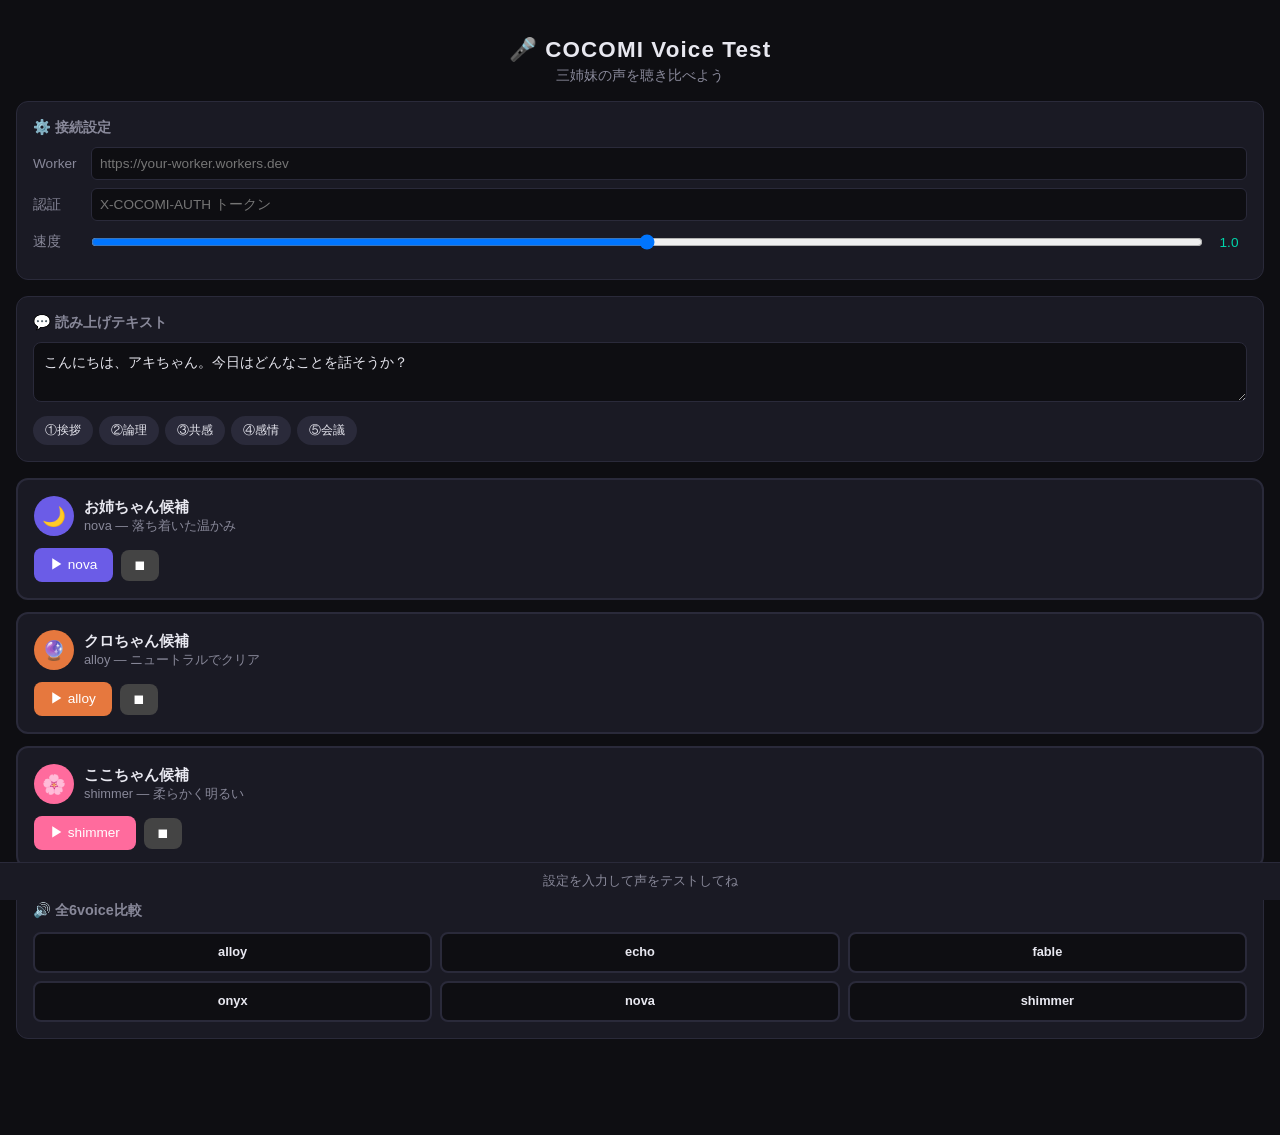
==== tts-test.html @ fcf3fbb4 "Step 5a: TTS声テストツール tts-test.html 追加" ====
<!DOCTYPE html>
<!-- COCOMITalk - TTS声聴き比べテストツール -->
<!-- このファイルはOpenAI TTSの6声を日本語で聞き比べて、三姉妹への声割り当てを確定する -->
<!-- v1.0 2026-03-09 Step 5a -->
<html lang="ja">
<head>
<meta charset="UTF-8">
<meta name="viewport" content="width=device-width, initial-scale=1.0">
<title>🎤 COCOMI Voice Test</title>
<style>
  /* v1.0 - ベーススタイル */
  :root {
    --bg: #0e0e12;
    --card: #1a1a24;
    --border: #2a2a3a;
    --text: #e8e8f0;
    --dim: #888899;
    --koko: #FF6B9D; --gpt: #6B5CE7; --claude: #E6783E;
    --accent: #00d4aa;
  }

  * { box-sizing: border-box; margin: 0; padding: 0; }

  body {
    font-family: 'Segoe UI', 'Hiragino Kaku Gothic ProN', sans-serif;
    background: var(--bg);
    color: var(--text);
    min-height: 100vh;
    padding: 16px;
    padding-bottom: 80px;
  }

  .header { text-align: center; padding: 20px 0 16px; }
  .header h1 { font-size: 1.4em; letter-spacing: 0.05em; }
  .header p { color: var(--dim); font-size: 0.85em; margin-top: 4px; }

  .config-section { background: var(--card); border: 1px solid var(--border); border-radius: 12px; padding: 16px; margin-bottom: 16px; }
  .config-section h3 { font-size: 0.9em; color: var(--dim); margin-bottom: 10px; }
  .config-row { display: flex; gap: 8px; align-items: center; margin-bottom: 8px; flex-wrap: wrap; }
  .config-row label { font-size: 0.85em; min-width: 50px; color: var(--dim); }
  .config-row input[type="text"], .config-row input[type="range"] { flex: 1; background: var(--bg); border: 1px solid var(--border); color: var(--text); border-radius: 6px; padding: 8px; font-size: 0.85em; }
  .config-row input[type="range"] { padding: 4px; }
  .speed-val { font-size: 0.85em; min-width: 36px; text-align: center; color: var(--accent); }

  /* テキスト入力 */
  .text-input {
    width: 100%;
    background: var(--bg);
    border: 1px solid var(--border);
    color: var(--text);
    border-radius: 8px;
    padding: 10px;
    font-size: 0.9em;
    resize: vertical;
    min-height: 60px;
    font-family: inherit;
  }

  /* プリセットボタン */
  .presets {
    display: flex;
    gap: 6px;
    flex-wrap: wrap;
    margin-top: 10px;
  }
  .preset-btn {
    background: var(--border);
    color: var(--text);
    border: none;
    border-radius: 16px;
    padding: 6px 12px;
    font-size: 0.75em;
    cursor: pointer;
    transition: background 0.2s;
  }
  .preset-btn:hover { background: var(--accent); color: var(--bg); }

  /* 三姉妹候補カード */
  .sister-cards {
    display: grid;
    grid-template-columns: 1fr;
    gap: 12px;
    margin-bottom: 16px;
  }
  .sister-card { background: var(--card); border: 2px solid var(--border); border-radius: 12px; padding: 16px; transition: border-color 0.3s; }
  .sister-card.playing { animation: pulse-border 1s infinite; }
  @keyframes pulse-border { 0%, 100% { border-color: var(--border); } 50% { border-color: var(--accent); } }
  .sister-card-header { display: flex; align-items: center; gap: 10px; margin-bottom: 12px; }
  .sister-avatar { width: 40px; height: 40px; border-radius: 50%; display: flex; align-items: center; justify-content: center; font-size: 1.2em; }
  .sister-info h4 { font-size: 0.95em; }
  .sister-info .voice-name { font-size: 0.8em; color: var(--dim); }
  .sister-controls { display: flex; gap: 8px; align-items: center; flex-wrap: wrap; }
  .play-btn { padding: 8px 16px; border-radius: 8px; border: none; font-size: 0.85em; cursor: pointer; transition: all 0.2s; color: #fff; }
  .play-btn:disabled { opacity: 0.5; cursor: not-allowed; }
  .stop-btn { background: #444; color: #fff; border: none; padding: 8px 12px; border-radius: 8px; font-size: 0.85em; cursor: pointer; }
  .latency { font-size: 0.75em; color: var(--accent); margin-left: auto; }

  .all-voices { background: var(--card); border: 1px solid var(--border); border-radius: 12px; padding: 16px; margin-bottom: 16px; }
  .all-voices h3 { font-size: 0.9em; color: var(--dim); margin-bottom: 12px; }
  .voice-grid { display: grid; grid-template-columns: repeat(3, 1fr); gap: 8px; }
  .voice-btn { padding: 10px 8px; border-radius: 8px; border: 2px solid var(--border); background: var(--bg); color: var(--text); font-size: 0.8em; cursor: pointer; transition: all 0.2s; text-align: center; }
  .voice-btn:hover { border-color: var(--accent); }
  .voice-btn.playing { border-color: var(--accent); background: rgba(0, 212, 170, 0.1); }
  .voice-btn .voice-label { font-weight: bold; }
  .voice-btn .voice-latency { font-size: 0.7em; color: var(--dim); margin-top: 2px; }

  .status-bar { position: fixed; bottom: 0; left: 0; right: 0; background: var(--card); border-top: 1px solid var(--border); padding: 10px 16px; font-size: 0.8em; color: var(--dim); text-align: center; }
  .status-bar.error { color: #ff6b6b; }
  .status-bar.success { color: var(--accent); }
</style>
</head>
<body>

<div class="header">
  <h1>🎤 COCOMI Voice Test</h1>
  <p>三姉妹の声を聴き比べよう</p>
</div>

<!-- 設定セクション -->
<div class="config-section">
  <h3>⚙️ 接続設定</h3>
  <div class="config-row">
    <label>Worker</label>
    <input type="text" id="worker-url" placeholder="https://your-worker.workers.dev">
  </div>
  <div class="config-row">
    <label>認証</label>
    <input type="text" id="auth-token" placeholder="X-COCOMI-AUTH トークン">
  </div>
  <div class="config-row">
    <label>速度</label>
    <input type="range" id="speed" min="0.75" max="1.25" step="0.05" value="1.0">
    <span class="speed-val" id="speed-val">1.0</span>
  </div>
</div>

<!-- テキスト入力 -->
<div class="config-section">
  <h3>💬 読み上げテキスト</h3>
  <textarea class="text-input" id="tts-text">こんにちは、アキちゃん。今日はどんなことを話そうか？</textarea>
  <div class="presets">
    <button class="preset-btn" data-text="こんにちは、アキちゃん。今日はどんなことを話そうか？">①挨拶</button>
    <button class="preset-btn" data-text="この問題の構造は二層に分かれていて、ボトルネックは待ち時間と操作性だよ。">②論理</button>
    <button class="preset-btn" data-text="それ、ちょっと不安だったよね。でも大丈夫、一緒に整理していこう。">③共感</button>
    <button class="preset-btn" data-text="えっ、本当に？ それは嬉しいね。じゃあ次はもう少し丁寧に見ていこうか。">④感情</button>
    <button class="preset-btn" data-text="みんなの意見をまとめると、論点は三つに集約できるね。">⑤会議</button>
  </div>
</div>

<!-- 三姉妹候補カード -->
<div class="sister-cards">
  <!-- お姉ちゃん - nova -->
  <div class="sister-card" id="card-nova">
    <div class="sister-card-header">
      <div class="sister-avatar" style="background:var(--gpt)">🌙</div>
      <div class="sister-info">
        <h4>お姉ちゃん候補</h4>
        <div class="voice-name">nova — 落ち着いた温かみ</div>
      </div>
    </div>
    <div class="sister-controls">
      <button class="play-btn" style="background:var(--gpt)" onclick="playVoice('nova', this)">▶ nova</button>
      <button class="stop-btn" onclick="stopAll()">⏹</button>
      <span class="latency" id="lat-nova"></span>
    </div>
  </div>

  <!-- クロちゃん - alloy -->
  <div class="sister-card" id="card-alloy">
    <div class="sister-card-header">
      <div class="sister-avatar" style="background:var(--claude)">🔮</div>
      <div class="sister-info">
        <h4>クロちゃん候補</h4>
        <div class="voice-name">alloy — ニュートラルでクリア</div>
      </div>
    </div>
    <div class="sister-controls">
      <button class="play-btn" style="background:var(--claude)" onclick="playVoice('alloy', this)">▶ alloy</button>
      <button class="stop-btn" onclick="stopAll()">⏹</button>
      <span class="latency" id="lat-alloy"></span>
    </div>
  </div>

  <!-- ここちゃん - shimmer -->
  <div class="sister-card" id="card-shimmer">
    <div class="sister-card-header">
      <div class="sister-avatar" style="background:var(--koko)">🌸</div>
      <div class="sister-info">
        <h4>ここちゃん候補</h4>
        <div class="voice-name">shimmer — 柔らかく明るい</div>
      </div>
    </div>
    <div class="sister-controls">
      <button class="play-btn" style="background:var(--koko)" onclick="playVoice('shimmer', this)">▶ shimmer</button>
      <button class="stop-btn" onclick="stopAll()">⏹</button>
      <span class="latency" id="lat-shimmer"></span>
    </div>
  </div>
</div>

<!-- 全6voice比較 -->
<div class="all-voices">
  <h3>🔊 全6voice比較</h3>
  <div class="voice-grid">
    <button class="voice-btn" onclick="playVoice('alloy', this)">
      <div class="voice-label">alloy</div>
      <div class="voice-latency" id="lat2-alloy"></div>
    </button>
    <button class="voice-btn" onclick="playVoice('echo', this)">
      <div class="voice-label">echo</div>
      <div class="voice-latency" id="lat2-echo"></div>
    </button>
    <button class="voice-btn" onclick="playVoice('fable', this)">
      <div class="voice-label">fable</div>
      <div class="voice-latency" id="lat2-fable"></div>
    </button>
    <button class="voice-btn" onclick="playVoice('onyx', this)">
      <div class="voice-label">onyx</div>
      <div class="voice-latency" id="lat2-onyx"></div>
    </button>
    <button class="voice-btn" onclick="playVoice('nova', this)">
      <div class="voice-label">nova</div>
      <div class="voice-latency" id="lat2-nova"></div>
    </button>
    <button class="voice-btn" onclick="playVoice('shimmer', this)">
      <div class="voice-label">shimmer</div>
      <div class="voice-latency" id="lat2-shimmer"></div>
    </button>
  </div>
</div>

<!-- ステータスバー -->
<div class="status-bar" id="status">設定を入力して声をテストしてね</div>

<script>
// v1.0 - TTS声テストツール スクリプト
'use strict';

// 状態管理
let currentAudio = null;
let isPlaying = false;

// 設定の保存・復元（LocalStorage）
const LS_KEY = 'cocomi-tts-test';

// 初期化
document.addEventListener('DOMContentLoaded', () => {
  // 保存済み設定を復元
  try {
    const saved = localStorage.getItem(LS_KEY);
    if (saved) {
      const cfg = JSON.parse(saved);
      if (cfg.workerUrl) document.getElementById('worker-url').value = cfg.workerUrl;
      if (cfg.authToken) document.getElementById('auth-token').value = cfg.authToken;
      if (cfg.speed) {
        document.getElementById('speed').value = cfg.speed;
        document.getElementById('speed-val').textContent = cfg.speed;
      }
    }
  } catch (e) { /* 初回は無視 */ }

  // スピードスライダー
  document.getElementById('speed').addEventListener('input', (e) => {
    document.getElementById('speed-val').textContent = e.target.value;
  });

  // プリセットボタン
  document.querySelectorAll('.preset-btn').forEach(btn => {
    btn.addEventListener('click', () => {
      document.getElementById('tts-text').value = btn.dataset.text;
    });
  });

  // 設定変更時に自動保存
  ['worker-url', 'auth-token', 'speed'].forEach(id => {
    document.getElementById(id).addEventListener('change', saveConfig);
  });
});

// 設定をLocalStorageに保存
function saveConfig() {
  try {
    const cfg = {
      workerUrl: document.getElementById('worker-url').value.trim(),
      authToken: document.getElementById('auth-token').value.trim(),
      speed: document.getElementById('speed').value,
    };
    localStorage.setItem(LS_KEY, JSON.stringify(cfg));
  } catch (e) { /* 無視 */ }
}

// 音声を再生
async function playVoice(voice, btnEl) {
  const workerUrl = document.getElementById('worker-url').value.trim();
  const authToken = document.getElementById('auth-token').value.trim();
  const text = document.getElementById('tts-text').value.trim();
  const speed = parseFloat(document.getElementById('speed').value);

  // バリデーション
  if (!workerUrl) { setStatus('Worker URLを入力してね', 'error'); return; }
  if (!authToken) { setStatus('認証トークンを入力してね', 'error'); return; }
  if (!text) { setStatus('テキストを入力してね', 'error'); return; }
  if (text.length > 500) { setStatus('テキストは500文字以内にしてね', 'error'); return; }

  // 再生中なら停止
  stopAll();

  // UI更新
  setStatus(`${voice} を生成中...`, '');
  if (btnEl) btnEl.disabled = true;

  const startTime = performance.now();

  try {
    // Worker経由でTTS API呼び出し
    const endpoint = `${workerUrl.replace(/\/+$/, '')}/tts-test`;
    const res = await fetch(endpoint, {
      method: 'POST',
      headers: {
        'Content-Type': 'application/json',
        'X-COCOMI-AUTH': authToken,
      },
      body: JSON.stringify({ text, voice, speed, model: 'tts-1' }),
    });

    if (!res.ok) {
      const errText = await res.text();
      let errMsg;
      try { errMsg = JSON.parse(errText).error; } catch { errMsg = errText; }
      throw new Error(errMsg || `HTTP ${res.status}`);
    }

    // 音声バイナリを取得
    const audioBlob = await res.blob();
    const audioUrl = URL.createObjectURL(audioBlob);

    // レイテンシ計算
    const latency = Math.round(performance.now() - startTime);
    updateLatency(voice, latency);

    // 再生
    currentAudio = new Audio(audioUrl);
    isPlaying = true;

    // カードのハイライト
    const card = document.getElementById(`card-${voice}`);
    if (card) card.classList.add('playing');

    // ボタンのハイライト（全voice比較用）
    document.querySelectorAll('.voice-btn').forEach(b => b.classList.remove('playing'));
    if (btnEl && btnEl.classList.contains('voice-btn')) btnEl.classList.add('playing');

    currentAudio.addEventListener('ended', () => {
      isPlaying = false;
      if (card) card.classList.remove('playing');
      document.querySelectorAll('.voice-btn').forEach(b => b.classList.remove('playing'));
      setStatus(`${voice} 再生完了 (${latency}ms)`, 'success');
      URL.revokeObjectURL(audioUrl);
    });

    currentAudio.addEventListener('error', () => {
      setStatus('音声の再生に失敗しました', 'error');
    });

    await currentAudio.play();
    setStatus(`${voice} 再生中... (${latency}ms)`, 'success');

  } catch (err) {
    setStatus(`エラー: ${err.message}`, 'error');
  } finally {
    if (btnEl) btnEl.disabled = false;
  }
}

// 全停止
function stopAll() {
  if (currentAudio) {
    currentAudio.pause();
    currentAudio.currentTime = 0;
    currentAudio = null;
  }
  isPlaying = false;
  document.querySelectorAll('.sister-card').forEach(c => c.classList.remove('playing'));
  document.querySelectorAll('.voice-btn').forEach(b => b.classList.remove('playing'));
}

// レイテンシ表示更新
function updateLatency(voice, ms) {
  const el1 = document.getElementById(`lat-${voice}`);
  const el2 = document.getElementById(`lat2-${voice}`);
  const text = `${ms}ms`;
  if (el1) el1.textContent = text;
  if (el2) el2.textContent = text;
}

// ステータスバー更新
function setStatus(msg, type) {
  const el = document.getElementById('status');
  el.textContent = msg;
  el.className = 'status-bar';
  if (type) el.classList.add(type);
}
</script>
</body>
</html>
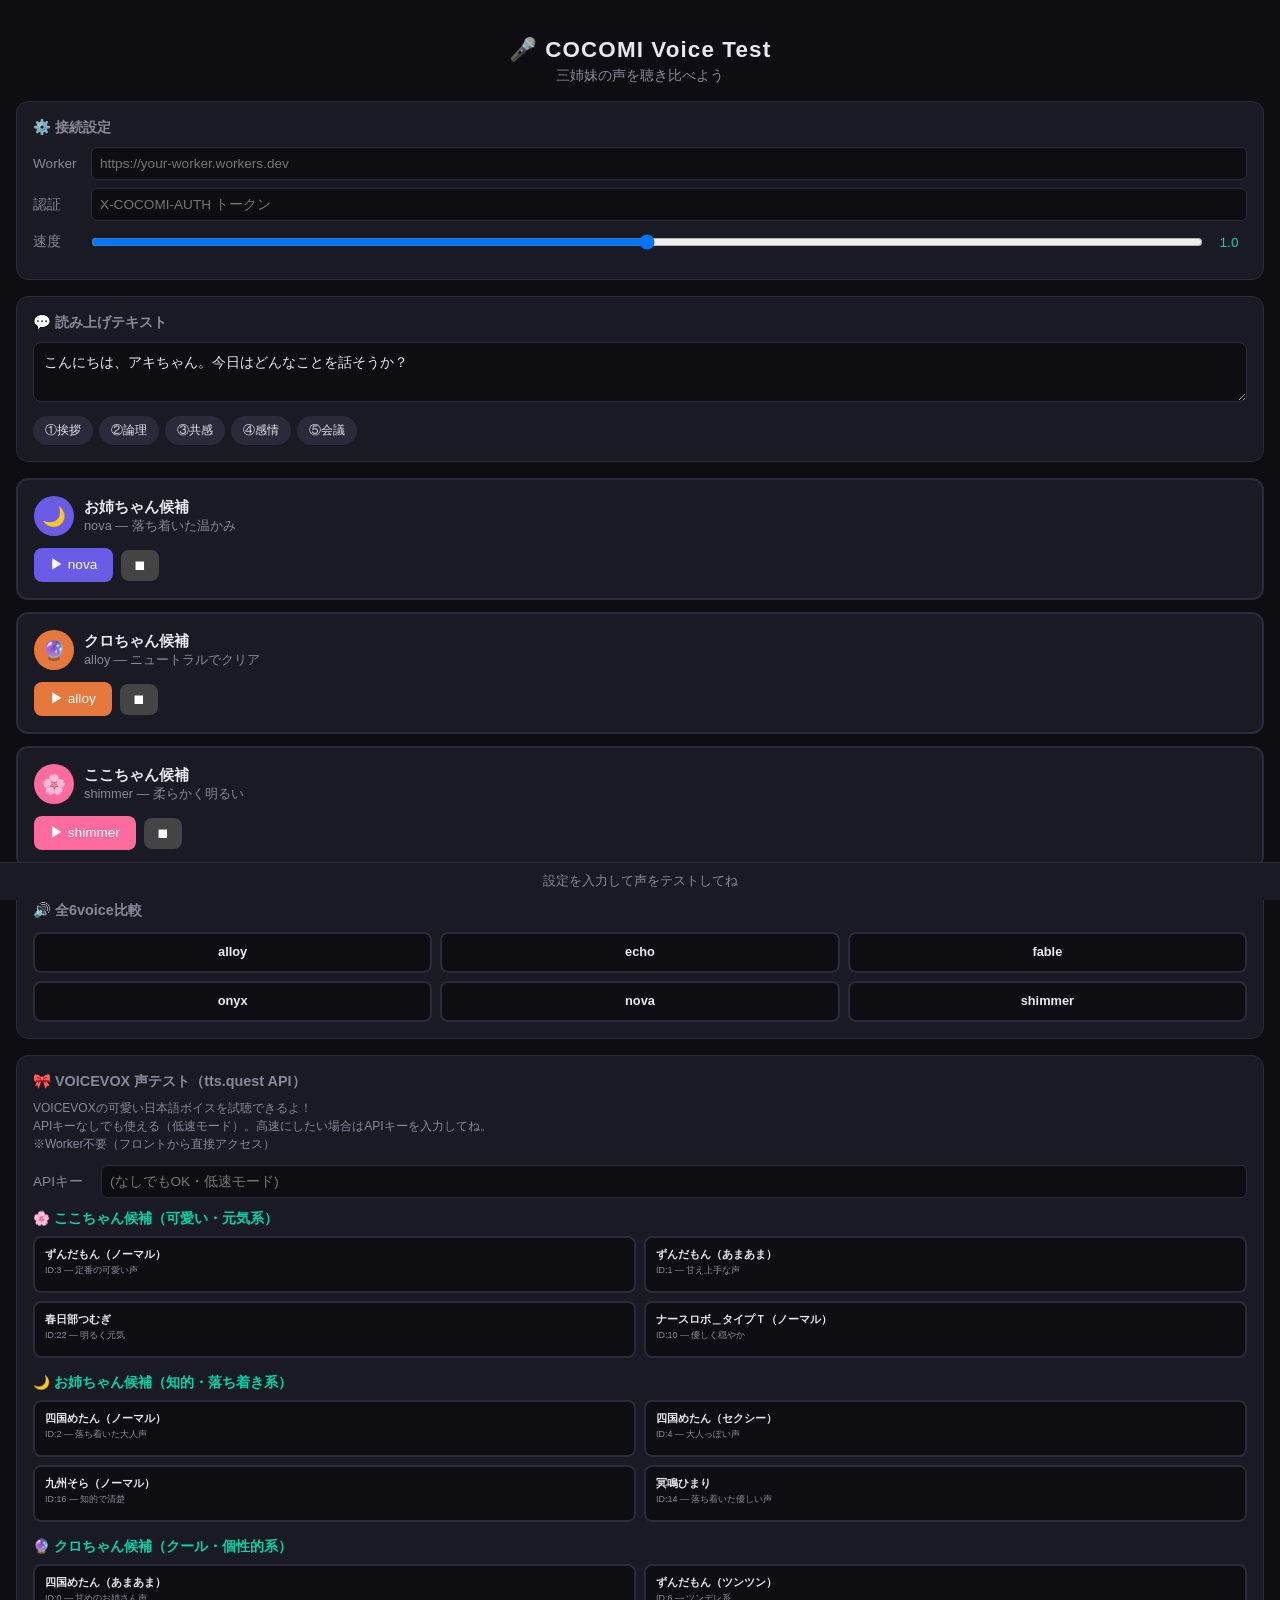
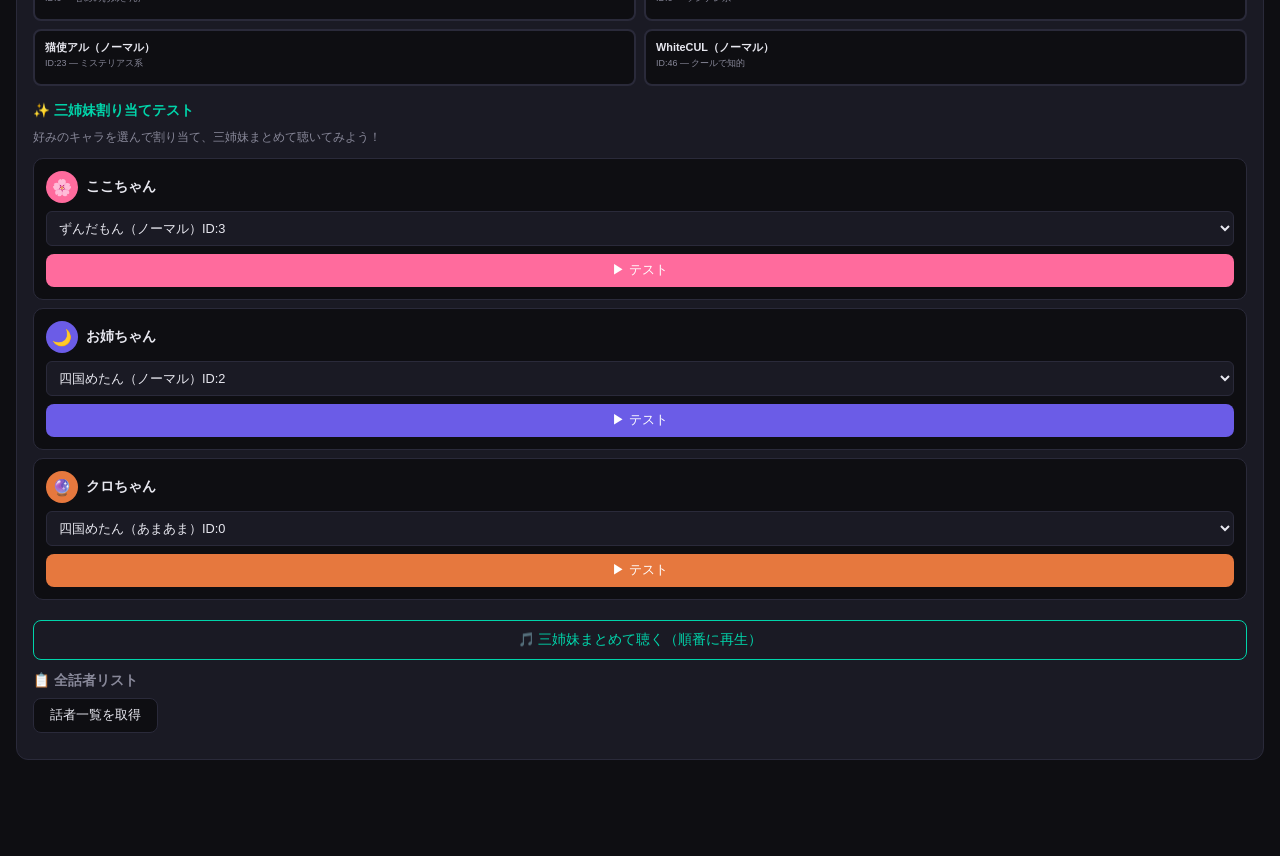
==== commit fb1e568a: "feat: add VOICEVOX TTS provider and voice test UI v1.1" ====
--- a/tts-test.html
+++ b/tts-test.html
@@ -1,7 +1,8 @@
 <!DOCTYPE html>
 <!-- COCOMITalk - TTS声聴き比べテストツール -->
-<!-- このファイルはOpenAI TTSの6声を日本語で聞き比べて、三姉妹への声割り当てを確定する -->
+<!-- このファイルはOpenAI TTSとVOICEVOX(tts.quest)の声を聞き比べて、三姉妹への声割り当てを確定する -->
 <!-- v1.0 2026-03-09 Step 5a -->
+<!-- v1.1 2026-03-09 VOICEVOX試聴セクション追加 -->
 <html lang="ja">
 <head>
 <meta charset="UTF-8">
@@ -107,6 +108,38 @@
   .status-bar { position: fixed; bottom: 0; left: 0; right: 0; background: var(--card); border-top: 1px solid var(--border); padding: 10px 16px; font-size: 0.8em; color: var(--dim); text-align: center; }
   .status-bar.error { color: #ff6b6b; }
   .status-bar.success { color: var(--accent); }
+
+  /* v1.1追加 - VOICEVOX試聴セクション */
+  .vv-section { background: var(--card); border: 1px solid var(--border); border-radius: 12px; padding: 16px; margin-bottom: 16px; }
+  .vv-section h3 { font-size: 0.9em; color: var(--dim); margin-bottom: 8px; }
+  .vv-section .vv-note { font-size: 0.75em; color: var(--dim); margin-bottom: 12px; line-height: 1.5; }
+  .vv-api-key-row { display: flex; gap: 8px; align-items: center; margin-bottom: 12px; flex-wrap: wrap; }
+  .vv-api-key-row label { font-size: 0.85em; min-width: 60px; color: var(--dim); }
+  .vv-api-key-row input { flex: 1; background: var(--bg); border: 1px solid var(--border); color: var(--text); border-radius: 6px; padding: 8px; font-size: 0.85em; }
+  .vv-candidates { margin-bottom: 16px; }
+  .vv-candidates h4 { font-size: 0.85em; color: var(--accent); margin-bottom: 8px; }
+  .vv-char-grid { display: grid; grid-template-columns: repeat(2, 1fr); gap: 8px; }
+  .vv-char-btn { padding: 10px; border-radius: 8px; border: 2px solid var(--border); background: var(--bg); color: var(--text); font-size: 0.8em; cursor: pointer; transition: all 0.2s; text-align: left; display: flex; flex-direction: column; gap: 2px; }
+  .vv-char-btn:hover { border-color: var(--accent); }
+  .vv-char-btn.playing { border-color: var(--accent); background: rgba(0, 212, 170, 0.1); }
+  .vv-char-btn .vv-name { font-weight: bold; font-size: 0.85em; }
+  .vv-char-btn .vv-style { font-size: 0.7em; color: var(--dim); }
+  .vv-char-btn .vv-lat { font-size: 0.7em; color: var(--accent); margin-top: 2px; }
+  .vv-assign-card { background: var(--bg); border: 1px solid var(--border); border-radius: 10px; padding: 12px; margin-bottom: 8px; }
+  .vv-assign-header { display: flex; align-items: center; gap: 8px; margin-bottom: 8px; }
+  .vv-assign-avatar { width: 32px; height: 32px; border-radius: 50%; display: flex; align-items: center; justify-content: center; font-size: 1em; }
+  .vv-assign-name { font-size: 0.85em; font-weight: bold; }
+  .vv-assign-select { width: 100%; background: var(--card); border: 1px solid var(--border); color: var(--text); border-radius: 6px; padding: 8px; font-size: 0.8em; }
+  .vv-btn-row { display: flex; gap: 8px; margin-top: 8px; }
+  .vv-play-btn { flex: 1; padding: 8px; border-radius: 8px; border: none; font-size: 0.8em; cursor: pointer; color: #fff; transition: all 0.2s; }
+  .vv-play-btn:disabled { opacity: 0.5; }
+  .vv-all-btn { margin-top: 12px; width: 100%; padding: 10px; border-radius: 8px; border: 1px solid var(--accent); background: transparent; color: var(--accent); font-size: 0.85em; cursor: pointer; transition: all 0.2s; }
+  .vv-all-btn:hover { background: rgba(0, 212, 170, 0.1); }
+  .vv-speaker-list { margin-top: 12px; }
+  .vv-speaker-list h4 { font-size: 0.85em; color: var(--dim); margin-bottom: 8px; }
+  .vv-load-btn { padding: 8px 16px; border-radius: 8px; border: 1px solid var(--border); background: var(--bg); color: var(--text); font-size: 0.8em; cursor: pointer; margin-bottom: 10px; }
+  .vv-load-btn:hover { border-color: var(--accent); }
+  .vv-full-list { display: grid; grid-template-columns: repeat(2, 1fr); gap: 6px; max-height: 300px; overflow-y: auto; }
 </style>
 </head>
 <body>
@@ -229,177 +262,165 @@
   </div>
 </div>
 
+<!-- v1.1追加 - VOICEVOX試聴セクション -->
+<div class="vv-section">
+  <h3>🎀 VOICEVOX 声テスト（tts.quest API）</h3>
+  <p class="vv-note">
+    VOICEVOXの可愛い日本語ボイスを試聴できるよ！<br>
+    APIキーなしでも使える（低速モード）。高速にしたい場合はAPIキーを入力してね。<br>
+    ※Worker不要（フロントから直接アクセス）
+  </p>
+  <div class="vv-api-key-row">
+    <label>APIキー</label>
+    <input type="text" id="vv-api-key" placeholder="(なしでもOK・低速モード)">
+  </div>
+
+  <!-- 三姉妹候補キャラ（厳選） -->
+  <div class="vv-candidates">
+    <h4>🌸 ここちゃん候補（可愛い・元気系）</h4>
+    <div class="vv-char-grid">
+      <button class="vv-char-btn" onclick="playVV(3, this)">
+        <span class="vv-name">ずんだもん（ノーマル）</span>
+        <span class="vv-style">ID:3 — 定番の可愛い声</span>
+        <span class="vv-lat" id="vvlat-3"></span>
+      </button>
+      <button class="vv-char-btn" onclick="playVV(1, this)">
+        <span class="vv-name">ずんだもん（あまあま）</span>
+        <span class="vv-style">ID:1 — 甘え上手な声</span>
+        <span class="vv-lat" id="vvlat-1"></span>
+      </button>
+      <button class="vv-char-btn" onclick="playVV(22, this)">
+        <span class="vv-name">春日部つむぎ</span>
+        <span class="vv-style">ID:22 — 明るく元気</span>
+        <span class="vv-lat" id="vvlat-22"></span>
+      </button>
+      <button class="vv-char-btn" onclick="playVV(10, this)">
+        <span class="vv-name">ナースロボ＿タイプＴ（ノーマル）</span>
+        <span class="vv-style">ID:10 — 優しく穏やか</span>
+        <span class="vv-lat" id="vvlat-10"></span>
+      </button>
+    </div>
+  </div>
+
+  <div class="vv-candidates">
+    <h4>🌙 お姉ちゃん候補（知的・落ち着き系）</h4>
+    <div class="vv-char-grid">
+      <button class="vv-char-btn" onclick="playVV(2, this)">
+        <span class="vv-name">四国めたん（ノーマル）</span>
+        <span class="vv-style">ID:2 — 落ち着いた大人声</span>
+        <span class="vv-lat" id="vvlat-2"></span>
+      </button>
+      <button class="vv-char-btn" onclick="playVV(4, this)">
+        <span class="vv-name">四国めたん（セクシー）</span>
+        <span class="vv-style">ID:4 — 大人っぽい声</span>
+        <span class="vv-lat" id="vvlat-4"></span>
+      </button>
+      <button class="vv-char-btn" onclick="playVV(16, this)">
+        <span class="vv-name">九州そら（ノーマル）</span>
+        <span class="vv-style">ID:16 — 知的で清楚</span>
+        <span class="vv-lat" id="vvlat-16"></span>
+      </button>
+      <button class="vv-char-btn" onclick="playVV(14, this)">
+        <span class="vv-name">冥鳴ひまり</span>
+        <span class="vv-style">ID:14 — 落ち着いた優しい声</span>
+        <span class="vv-lat" id="vvlat-14"></span>
+      </button>
+    </div>
+  </div>
+
+  <div class="vv-candidates">
+    <h4>🔮 クロちゃん候補（クール・個性的系）</h4>
+    <div class="vv-char-grid">
+      <button class="vv-char-btn" onclick="playVV(0, this)">
+        <span class="vv-name">四国めたん（あまあま）</span>
+        <span class="vv-style">ID:0 — 甘めのお姉さん声</span>
+        <span class="vv-lat" id="vvlat-0"></span>
+      </button>
+      <button class="vv-char-btn" onclick="playVV(6, this)">
+        <span class="vv-name">ずんだもん（ツンツン）</span>
+        <span class="vv-style">ID:6 — ツンデレ系</span>
+        <span class="vv-lat" id="vvlat-6"></span>
+      </button>
+      <button class="vv-char-btn" onclick="playVV(23, this)">
+        <span class="vv-name">猫使アル（ノーマル）</span>
+        <span class="vv-style">ID:23 — ミステリアス系</span>
+        <span class="vv-lat" id="vvlat-23"></span>
+      </button>
+      <button class="vv-char-btn" onclick="playVV(46, this)">
+        <span class="vv-name">WhiteCUL（ノーマル）</span>
+        <span class="vv-style">ID:46 — クールで知的</span>
+        <span class="vv-lat" id="vvlat-46"></span>
+      </button>
+    </div>
+  </div>
+
+  <!-- 三姉妹割り当てテスト -->
+  <div style="margin-top:16px;">
+    <h4 style="font-size:0.85em; color:var(--accent); margin-bottom:8px;">✨ 三姉妹割り当てテスト</h4>
+    <p class="vv-note">好みのキャラを選んで割り当て、三姉妹まとめて聴いてみよう！</p>
+
+    <div class="vv-assign-card">
+      <div class="vv-assign-header">
+        <div class="vv-assign-avatar" style="background:var(--koko)">🌸</div>
+        <span class="vv-assign-name">ここちゃん</span>
+      </div>
+      <select class="vv-assign-select" id="vv-assign-koko">
+        <option value="3">ずんだもん（ノーマル）ID:3</option>
+        <option value="1">ずんだもん（あまあま）ID:1</option>
+        <option value="22">春日部つむぎ ID:22</option>
+        <option value="10">ナースロボ＿タイプＴ ID:10</option>
+      </select>
+      <div class="vv-btn-row">
+        <button class="vv-play-btn" style="background:var(--koko)" onclick="playVVAssign('koko')">▶ テスト</button>
+      </div>
+    </div>
+
+    <div class="vv-assign-card">
+      <div class="vv-assign-header">
+        <div class="vv-assign-avatar" style="background:var(--gpt)">🌙</div>
+        <span class="vv-assign-name">お姉ちゃん</span>
+      </div>
+      <select class="vv-assign-select" id="vv-assign-gpt">
+        <option value="2">四国めたん（ノーマル）ID:2</option>
+        <option value="4">四国めたん（セクシー）ID:4</option>
+        <option value="16">九州そら（ノーマル）ID:16</option>
+        <option value="14">冥鳴ひまり ID:14</option>
+      </select>
+      <div class="vv-btn-row">
+        <button class="vv-play-btn" style="background:var(--gpt)" onclick="playVVAssign('gpt')">▶ テスト</button>
+      </div>
+    </div>
+
+    <div class="vv-assign-card">
+      <div class="vv-assign-header">
+        <div class="vv-assign-avatar" style="background:var(--claude)">🔮</div>
+        <span class="vv-assign-name">クロちゃん</span>
+      </div>
+      <select class="vv-assign-select" id="vv-assign-claude">
+        <option value="0">四国めたん（あまあま）ID:0</option>
+        <option value="6">ずんだもん（ツンツン）ID:6</option>
+        <option value="23">猫使アル（ノーマル）ID:23</option>
+        <option value="46">WhiteCUL（ノーマル）ID:46</option>
+      </select>
+      <div class="vv-btn-row">
+        <button class="vv-play-btn" style="background:var(--claude)" onclick="playVVAssign('claude')">▶ テスト</button>
+      </div>
+    </div>
+
+    <button class="vv-all-btn" onclick="playVVAllSisters()">🎵 三姉妹まとめて聴く（順番に再生）</button>
+  </div>
+
+  <!-- 全話者リスト（APIから取得） -->
+  <div class="vv-speaker-list">
+    <h4>📋 全話者リスト</h4>
+    <button class="vv-load-btn" onclick="loadVVSpeakers()">話者一覧を取得</button>
+    <div class="vv-full-list" id="vv-full-list"></div>
+  </div>
+</div>
+
 <!-- ステータスバー -->
 <div class="status-bar" id="status">設定を入力して声をテストしてね</div>
 
-<script>
-// v1.0 - TTS声テストツール スクリプト
-'use strict';
-
-// 状態管理
-let currentAudio = null;
-let isPlaying = false;
-
-// 設定の保存・復元（LocalStorage）
-const LS_KEY = 'cocomi-tts-test';
-
-// 初期化
-document.addEventListener('DOMContentLoaded', () => {
-  // 保存済み設定を復元
-  try {
-    const saved = localStorage.getItem(LS_KEY);
-    if (saved) {
-      const cfg = JSON.parse(saved);
-      if (cfg.workerUrl) document.getElementById('worker-url').value = cfg.workerUrl;
-      if (cfg.authToken) document.getElementById('auth-token').value = cfg.authToken;
-      if (cfg.speed) {
-        document.getElementById('speed').value = cfg.speed;
-        document.getElementById('speed-val').textContent = cfg.speed;
-      }
-    }
-  } catch (e) { /* 初回は無視 */ }
-
-  // スピードスライダー
-  document.getElementById('speed').addEventListener('input', (e) => {
-    document.getElementById('speed-val').textContent = e.target.value;
-  });
-
-  // プリセットボタン
-  document.querySelectorAll('.preset-btn').forEach(btn => {
-    btn.addEventListener('click', () => {
-      document.getElementById('tts-text').value = btn.dataset.text;
-    });
-  });
-
-  // 設定変更時に自動保存
-  ['worker-url', 'auth-token', 'speed'].forEach(id => {
-    document.getElementById(id).addEventListener('change', saveConfig);
-  });
-});
-
-// 設定をLocalStorageに保存
-function saveConfig() {
-  try {
-    const cfg = {
-      workerUrl: document.getElementById('worker-url').value.trim(),
-      authToken: document.getElementById('auth-token').value.trim(),
-      speed: document.getElementById('speed').value,
-    };
-    localStorage.setItem(LS_KEY, JSON.stringify(cfg));
-  } catch (e) { /* 無視 */ }
-}
-
-// 音声を再生
-async function playVoice(voice, btnEl) {
-  const workerUrl = document.getElementById('worker-url').value.trim();
-  const authToken = document.getElementById('auth-token').value.trim();
-  const text = document.getElementById('tts-text').value.trim();
-  const speed = parseFloat(document.getElementById('speed').value);
-
-  // バリデーション
-  if (!workerUrl) { setStatus('Worker URLを入力してね', 'error'); return; }
-  if (!authToken) { setStatus('認証トークンを入力してね', 'error'); return; }
-  if (!text) { setStatus('テキストを入力してね', 'error'); return; }
-  if (text.length > 500) { setStatus('テキストは500文字以内にしてね', 'error'); return; }
-
-  // 再生中なら停止
-  stopAll();
-
-  // UI更新
-  setStatus(`${voice} を生成中...`, '');
-  if (btnEl) btnEl.disabled = true;
-
-  const startTime = performance.now();
-
-  try {
-    // Worker経由でTTS API呼び出し
-    const endpoint = `${workerUrl.replace(/\/+$/, '')}/tts-test`;
-    const res = await fetch(endpoint, {
-      method: 'POST',
-      headers: {
-        'Content-Type': 'application/json',
-        'X-COCOMI-AUTH': authToken,
-      },
-      body: JSON.stringify({ text, voice, speed, model: 'tts-1' }),
-    });
-
-    if (!res.ok) {
-      const errText = await res.text();
-      let errMsg;
-      try { errMsg = JSON.parse(errText).error; } catch { errMsg = errText; }
-      throw new Error(errMsg || `HTTP ${res.status}`);
-    }
-
-    // 音声バイナリを取得
-    const audioBlob = await res.blob();
-    const audioUrl = URL.createObjectURL(audioBlob);
-
-    // レイテンシ計算
-    const latency = Math.round(performance.now() - startTime);
-    updateLatency(voice, latency);
-
-    // 再生
-    currentAudio = new Audio(audioUrl);
-    isPlaying = true;
-
-    // カードのハイライト
-    const card = document.getElementById(`card-${voice}`);
-    if (card) card.classList.add('playing');
-
-    // ボタンのハイライト（全voice比較用）
-    document.querySelectorAll('.voice-btn').forEach(b => b.classList.remove('playing'));
-    if (btnEl && btnEl.classList.contains('voice-btn')) btnEl.classList.add('playing');
-
-    currentAudio.addEventListener('ended', () => {
-      isPlaying = false;
-      if (card) card.classList.remove('playing');
-      document.querySelectorAll('.voice-btn').forEach(b => b.classList.remove('playing'));
-      setStatus(`${voice} 再生完了 (${latency}ms)`, 'success');
-      URL.revokeObjectURL(audioUrl);
-    });
-
-    currentAudio.addEventListener('error', () => {
-      setStatus('音声の再生に失敗しました', 'error');
-    });
-
-    await currentAudio.play();
-    setStatus(`${voice} 再生中... (${latency}ms)`, 'success');
-
-  } catch (err) {
-    setStatus(`エラー: ${err.message}`, 'error');
-  } finally {
-    if (btnEl) btnEl.disabled = false;
-  }
-}
-
-// 全停止
-function stopAll() {
-  if (currentAudio) {
-    currentAudio.pause();
-    currentAudio.currentTime = 0;
-    currentAudio = null;
-  }
-  isPlaying = false;
-  document.querySelectorAll('.sister-card').forEach(c => c.classList.remove('playing'));
-  document.querySelectorAll('.voice-btn').forEach(b => b.classList.remove('playing'));
-}
-
-// レイテンシ表示更新
-function updateLatency(voice, ms) {
-  const el1 = document.getElementById(`lat-${voice}`);
-  const el2 = document.getElementById(`lat2-${voice}`);
-  const text = `${ms}ms`;
-  if (el1) el1.textContent = text;
-  if (el2) el2.textContent = text;
-}
-
-// ステータスバー更新
-function setStatus(msg, type) {
-  const el = document.getElementById('status');
-  el.textContent = msg;
-  el.className = 'status-bar';
-  if (type) el.classList.add(type);
-}
-</script>
+<script src="tts-test.js"></script>
 </body>
 </html>
